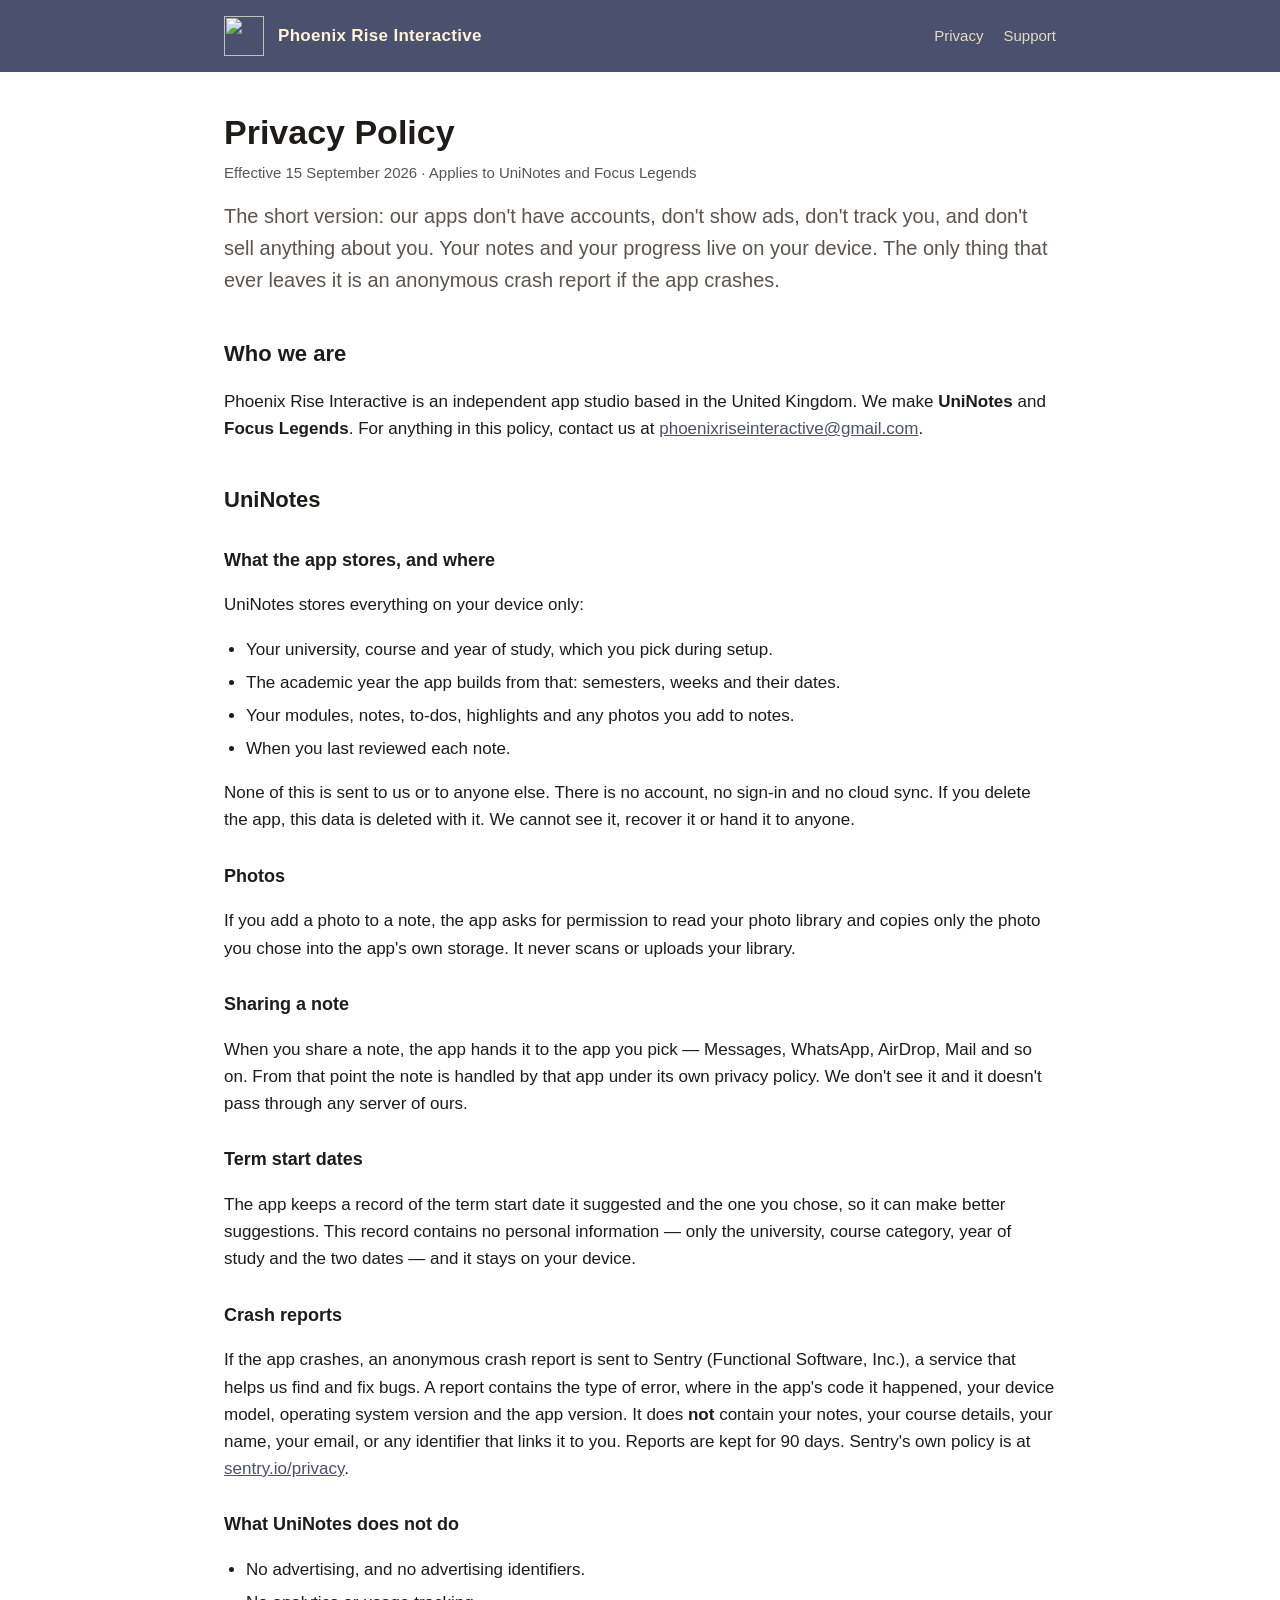
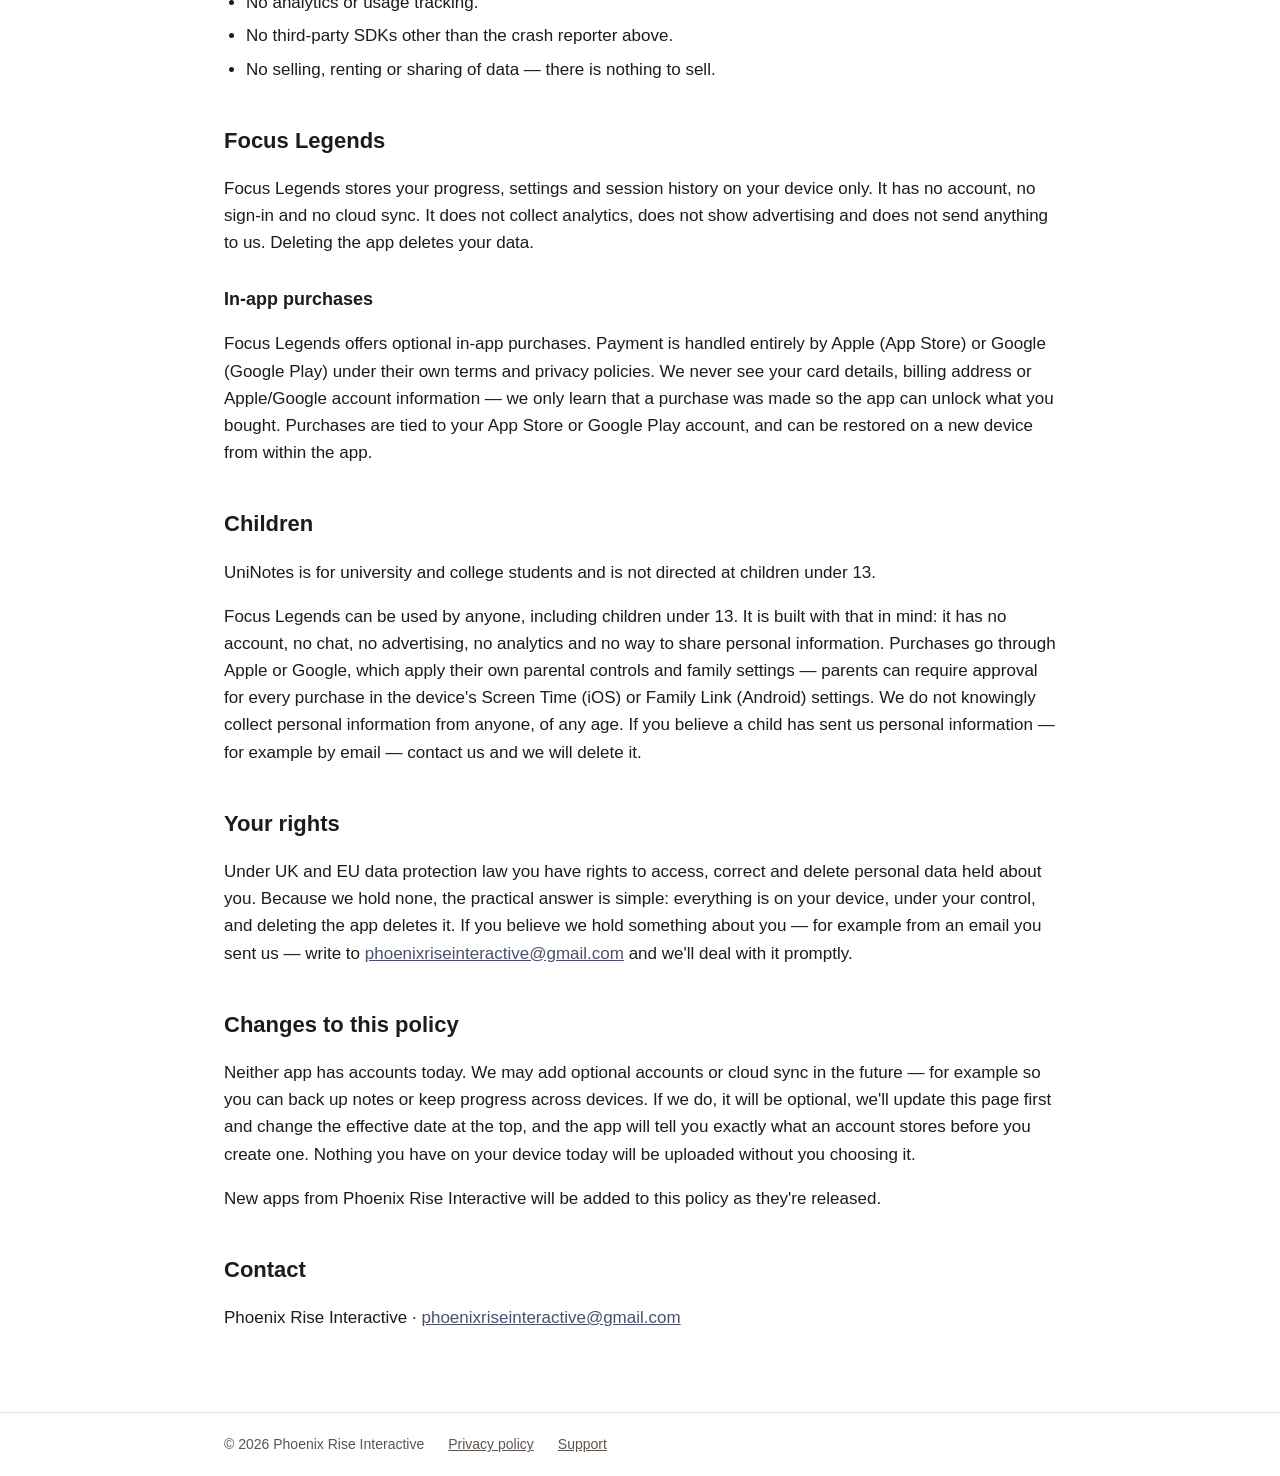
==== privacy.html @ 2798a72b "Add files via upload" ====
<!doctype html>
<html lang="en">
<head>
  <meta charset="utf-8">
  <meta name="viewport" content="width=device-width, initial-scale=1">
  <title>Privacy Policy — Phoenix Rise Interactive</title>
  <meta name="description" content="Privacy policy for UniNotes and Focus Legends by Phoenix Rise Interactive.">
  <link rel="icon" href="img/favicon.png">
  <link rel="stylesheet" href="style.css">
</head>
<body>
  <header class="site">
    <div class="wrap">
      <img src="img/phoenix.png" alt="">
      <a class="name" href="./">Phoenix Rise Interactive</a>
      <nav>
        <a href="privacy.html">Privacy</a>
        <a href="support.html">Support</a>
      </nav>
    </div>
  </header>

  <main>
    <h1>Privacy Policy</h1>
    <p class="meta">Effective 15 September 2026 · Applies to UniNotes and Focus Legends</p>

    <p class="lede">The short version: our apps don't have accounts, don't show ads, don't track you, and don't sell anything about you. Your notes and your progress live on your device. The only thing that ever leaves it is an anonymous crash report if the app crashes.</p>

    <h2>Who we are</h2>
    <p>Phoenix Rise Interactive is an independent app studio based in the United Kingdom. We make <strong>UniNotes</strong> and <strong>Focus Legends</strong>. For anything in this policy, contact us at <a href="mailto:phoenixriseinteractive@gmail.com">phoenixriseinteractive@gmail.com</a>.</p>

    <h2 id="uninotes">UniNotes</h2>

    <h3>What the app stores, and where</h3>
    <p>UniNotes stores everything on your device only:</p>
    <ul>
      <li>Your university, course and year of study, which you pick during setup.</li>
      <li>The academic year the app builds from that: semesters, weeks and their dates.</li>
      <li>Your modules, notes, to-dos, highlights and any photos you add to notes.</li>
      <li>When you last reviewed each note.</li>
    </ul>
    <p>None of this is sent to us or to anyone else. There is no account, no sign-in and no cloud sync. If you delete the app, this data is deleted with it. We cannot see it, recover it or hand it to anyone.</p>

    <h3>Photos</h3>
    <p>If you add a photo to a note, the app asks for permission to read your photo library and copies only the photo you chose into the app's own storage. It never scans or uploads your library.</p>

    <h3>Sharing a note</h3>
    <p>When you share a note, the app hands it to the app you pick — Messages, WhatsApp, AirDrop, Mail and so on. From that point the note is handled by that app under its own privacy policy. We don't see it and it doesn't pass through any server of ours.</p>

    <h3>Term start dates</h3>
    <p>The app keeps a record of the term start date it suggested and the one you chose, so it can make better suggestions. This record contains no personal information — only the university, course category, year of study and the two dates — and it stays on your device.</p>

    <h3>Crash reports</h3>
    <p>If the app crashes, an anonymous crash report is sent to Sentry (Functional Software, Inc.), a service that helps us find and fix bugs. A report contains the type of error, where in the app's code it happened, your device model, operating system version and the app version. It does <strong>not</strong> contain your notes, your course details, your name, your email, or any identifier that links it to you. Reports are kept for 90 days. Sentry's own policy is at <a href="https://sentry.io/privacy/">sentry.io/privacy</a>.</p>

    <h3>What UniNotes does not do</h3>
    <ul>
      <li>No advertising, and no advertising identifiers.</li>
      <li>No analytics or usage tracking.</li>
      <li>No third-party SDKs other than the crash reporter above.</li>
      <li>No selling, renting or sharing of data — there is nothing to sell.</li>
    </ul>

    <h2 id="focus-legends">Focus Legends</h2>
    <p>Focus Legends stores your progress, settings and session history on your device only. It has no account, no sign-in and no cloud sync. It does not collect analytics, does not show advertising and does not send anything to us. Deleting the app deletes your data.</p>

    <h3>In-app purchases</h3>
    <p>Focus Legends offers optional in-app purchases. Payment is handled entirely by Apple (App Store) or Google (Google Play) under their own terms and privacy policies. We never see your card details, billing address or Apple/Google account information — we only learn that a purchase was made so the app can unlock what you bought. Purchases are tied to your App Store or Google Play account, and can be restored on a new device from within the app.</p>

    <h2>Children</h2>
    <p>UniNotes is for university and college students and is not directed at children under 13.</p>
    <p>Focus Legends can be used by anyone, including children under 13. It is built with that in mind: it has no account, no chat, no advertising, no analytics and no way to share personal information. Purchases go through Apple or Google, which apply their own parental controls and family settings — parents can require approval for every purchase in the device's Screen Time (iOS) or Family Link (Android) settings. We do not knowingly collect personal information from anyone, of any age. If you believe a child has sent us personal information — for example by email — contact us and we will delete it.</p>

    <h2>Your rights</h2>
    <p>Under UK and EU data protection law you have rights to access, correct and delete personal data held about you. Because we hold none, the practical answer is simple: everything is on your device, under your control, and deleting the app deletes it. If you believe we hold something about you — for example from an email you sent us — write to <a href="mailto:phoenixriseinteractive@gmail.com">phoenixriseinteractive@gmail.com</a> and we'll deal with it promptly.</p>

    <h2>Changes to this policy</h2>
    <p>Neither app has accounts today. We may add optional accounts or cloud sync in the future — for example so you can back up notes or keep progress across devices. If we do, it will be optional, we'll update this page first and change the effective date at the top, and the app will tell you exactly what an account stores before you create one. Nothing you have on your device today will be uploaded without you choosing it.</p>
    <p>New apps from Phoenix Rise Interactive will be added to this policy as they're released.</p>

    <h2>Contact</h2>
    <p>Phoenix Rise Interactive · <a href="mailto:phoenixriseinteractive@gmail.com">phoenixriseinteractive@gmail.com</a></p>
  </main>

  <footer>
    <div class="wrap">
      <span>© 2026 Phoenix Rise Interactive</span>
      <a href="privacy.html">Privacy policy</a>
      <a href="support.html">Support</a>
    </div>
  </footer>
</body>
</html>
---- style.css ----
:root {
  --navy: #4A506D;
  --navy-deep: #383D55;
  --cream: #FFF3D6;
  --ink: #1F1B18;
  --ink-soft: #5C544E;
  --paper: #FFFFFF;
  --paper-warm: #F7F4EE;
  --rule: #E6E1D8;
  --flame: #F2A93B;
}
* { box-sizing: border-box; }
html { -webkit-text-size-adjust: 100%; }
body {
  margin: 0;
  font-family: -apple-system, BlinkMacSystemFont, "Segoe UI", Roboto, Helvetica, Arial, sans-serif;
  font-size: 17px;
  line-height: 1.6;
  color: var(--ink);
  background: var(--paper);
}
a { color: var(--navy); }
a:hover { color: var(--navy-deep); }

header.site {
  background: var(--navy);
  color: var(--cream);
}
header.site .wrap {
  display: flex;
  align-items: center;
  gap: 14px;
  padding: 16px 24px;
  max-width: 880px;
  margin: 0 auto;
}
header.site img { width: 40px; height: 40px; }
header.site .name { font-weight: 700; letter-spacing: .3px; color: var(--cream); text-decoration: none; }
header.site nav { margin-left: auto; display: flex; gap: 20px; }
header.site nav a { color: var(--cream); opacity: .85; text-decoration: none; font-size: 15px; }
header.site nav a:hover { opacity: 1; }

main { max-width: 880px; margin: 0 auto; padding: 40px 24px 64px; }
h1 { font-size: 34px; line-height: 1.2; margin: 0 0 8px; }
h2 { font-size: 22px; margin: 40px 0 10px; }
h3 { font-size: 18px; margin: 28px 0 6px; }
p.lede { font-size: 20px; color: var(--ink-soft); margin: 0 0 32px; }
p.meta { color: var(--ink-soft); font-size: 15px; margin-top: 0; }
ul { padding-left: 22px; }
li { margin: 6px 0; }
hr { border: 0; border-top: 1px solid var(--rule); margin: 40px 0; }

.hero {
  display: flex;
  align-items: center;
  gap: 32px;
  margin: 16px 0 48px;
}
.hero img { width: 180px; height: 180px; flex: none; }
.hero h1 { font-size: 40px; }
.hero .tag { font-size: 22px; color: var(--ink-soft); margin: 4px 0 0; }

.apps { display: grid; grid-template-columns: 1fr 1fr; gap: 20px; }
.app {
  border: 1px solid var(--rule);
  border-radius: 16px;
  padding: 24px;
  background: var(--paper-warm);
}
.app img { width: 64px; height: 64px; border-radius: 14px; margin-bottom: 12px; }
.app h2 { margin: 0 0 6px; font-size: 22px; }
.app p { margin: 0 0 14px; color: var(--ink-soft); }
.app .links a { margin-right: 16px; font-size: 15px; }
.badge {
  display: inline-block; font-size: 13px; letter-spacing: .4px; text-transform: uppercase;
  color: var(--navy); background: #E9EBF2; border-radius: 999px; padding: 2px 10px; margin-bottom: 10px;
}

.card { border: 1px solid var(--rule); border-radius: 12px; padding: 18px 20px; background: var(--paper-warm); }
.card p:last-child { margin-bottom: 0; }

footer { border-top: 1px solid var(--rule); color: var(--ink-soft); font-size: 14px; }
footer .wrap { max-width: 880px; margin: 0 auto; padding: 20px 24px; display: flex; flex-wrap: wrap; gap: 8px 24px; }
footer a { color: var(--ink-soft); }

@media (max-width: 640px) {
  body { font-size: 16px; }
  .hero { flex-direction: column; text-align: center; gap: 16px; }
  .hero img { width: 140px; height: 140px; }
  .hero h1 { font-size: 32px; }
  .apps { grid-template-columns: 1fr; }
  header.site nav { gap: 14px; }
  main { padding: 28px 20px 48px; }
}
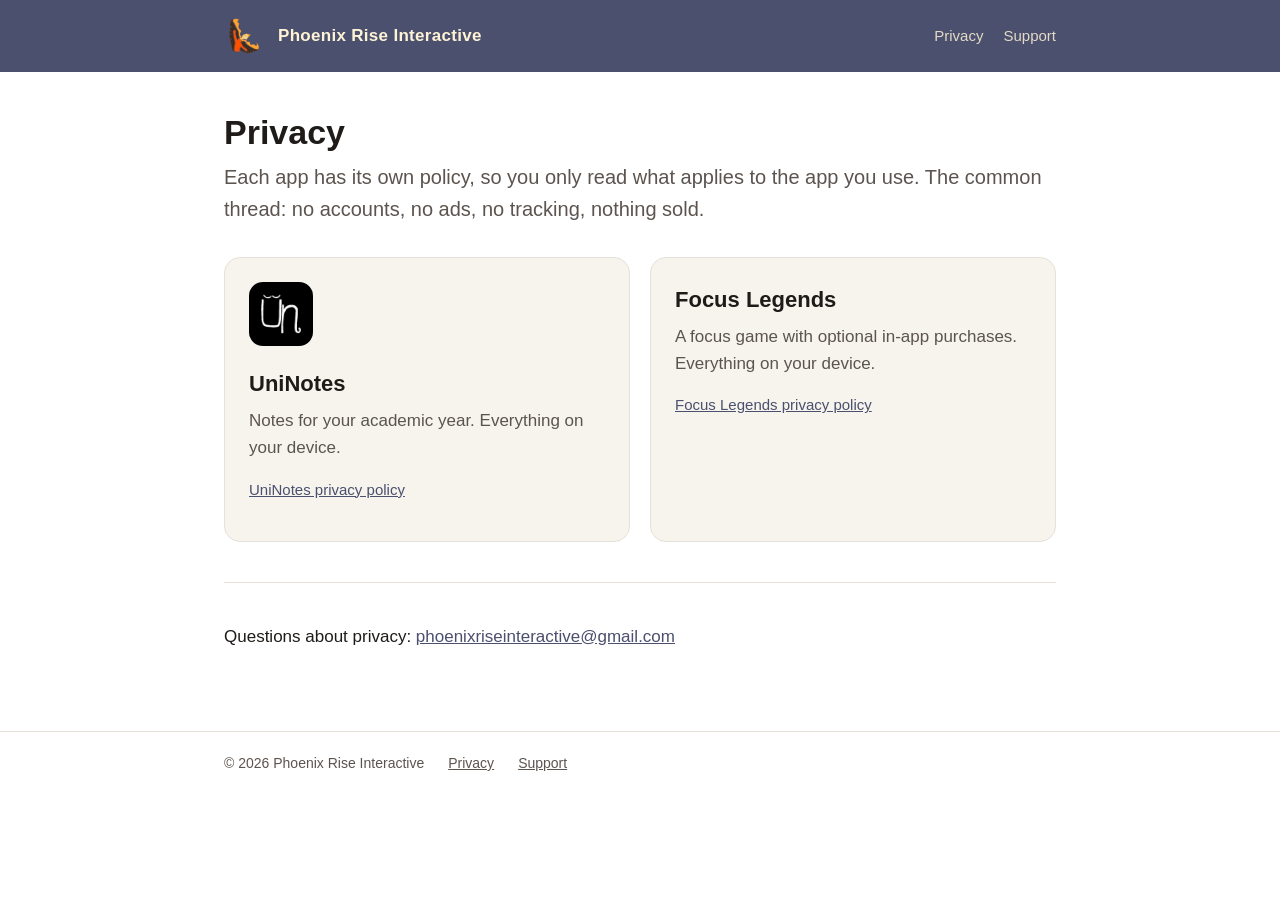
==== commit b1cba368: "Add files via upload" ====
--- a/privacy.html
+++ b/privacy.html
@@ -3,8 +3,8 @@
 <head>
   <meta charset="utf-8">
   <meta name="viewport" content="width=device-width, initial-scale=1">
-  <title>Privacy Policy — Phoenix Rise Interactive</title>
-  <meta name="description" content="Privacy policy for UniNotes and Focus Legends by Phoenix Rise Interactive.">
+  <title>Privacy — Phoenix Rise Interactive</title>
+  <meta name="description" content="Privacy policies for apps by Phoenix Rise Interactive.">
   <link rel="icon" href="img/favicon.png">
   <link rel="stylesheet" href="style.css">
 </head>
@@ -21,71 +21,31 @@
   </header>
 
   <main>
-    <h1>Privacy Policy</h1>
-    <p class="meta">Effective 15 September 2026 · Applies to UniNotes and Focus Legends</p>
+    <h1>Privacy</h1>
+    <p class="lede">Each app has its own policy, so you only read what applies to the app you use. The common thread: no accounts, no ads, no tracking, nothing sold.</p>
 
-    <p class="lede">The short version: our apps don't have accounts, don't show ads, don't track you, and don't sell anything about you. Your notes and your progress live on your device. The only thing that ever leaves it is an anonymous crash report if the app crashes.</p>
+    <section class="apps">
+      <article class="app">
+        <img src="img/uninotes.png" alt="UniNotes icon">
+        <h2>UniNotes</h2>
+        <p>Notes for your academic year. Everything on your device.</p>
+        <p class="links"><a href="uninotes/privacy.html">UniNotes privacy policy</a></p>
+      </article>
+      <article class="app">
+        <h2>Focus Legends</h2>
+        <p>A focus game with optional in-app purchases. Everything on your device.</p>
+        <p class="links"><a href="focus-legends/privacy.html">Focus Legends privacy policy</a></p>
+      </article>
+    </section>
 
-    <h2>Who we are</h2>
-    <p>Phoenix Rise Interactive is an independent app studio based in the United Kingdom. We make <strong>UniNotes</strong> and <strong>Focus Legends</strong>. For anything in this policy, contact us at <a href="mailto:phoenixriseinteractive@gmail.com">phoenixriseinteractive@gmail.com</a>.</p>
-
-    <h2 id="uninotes">UniNotes</h2>
-
-    <h3>What the app stores, and where</h3>
-    <p>UniNotes stores everything on your device only:</p>
-    <ul>
-      <li>Your university, course and year of study, which you pick during setup.</li>
-      <li>The academic year the app builds from that: semesters, weeks and their dates.</li>
-      <li>Your modules, notes, to-dos, highlights and any photos you add to notes.</li>
-      <li>When you last reviewed each note.</li>
-    </ul>
-    <p>None of this is sent to us or to anyone else. There is no account, no sign-in and no cloud sync. If you delete the app, this data is deleted with it. We cannot see it, recover it or hand it to anyone.</p>
-
-    <h3>Photos</h3>
-    <p>If you add a photo to a note, the app asks for permission to read your photo library and copies only the photo you chose into the app's own storage. It never scans or uploads your library.</p>
-
-    <h3>Sharing a note</h3>
-    <p>When you share a note, the app hands it to the app you pick — Messages, WhatsApp, AirDrop, Mail and so on. From that point the note is handled by that app under its own privacy policy. We don't see it and it doesn't pass through any server of ours.</p>
-
-    <h3>Term start dates</h3>
-    <p>The app keeps a record of the term start date it suggested and the one you chose, so it can make better suggestions. This record contains no personal information — only the university, course category, year of study and the two dates — and it stays on your device.</p>
-
-    <h3>Crash reports</h3>
-    <p>If the app crashes, an anonymous crash report is sent to Sentry (Functional Software, Inc.), a service that helps us find and fix bugs. A report contains the type of error, where in the app's code it happened, your device model, operating system version and the app version. It does <strong>not</strong> contain your notes, your course details, your name, your email, or any identifier that links it to you. Reports are kept for 90 days. Sentry's own policy is at <a href="https://sentry.io/privacy/">sentry.io/privacy</a>.</p>
-
-    <h3>What UniNotes does not do</h3>
-    <ul>
-      <li>No advertising, and no advertising identifiers.</li>
-      <li>No analytics or usage tracking.</li>
-      <li>No third-party SDKs other than the crash reporter above.</li>
-      <li>No selling, renting or sharing of data — there is nothing to sell.</li>
-    </ul>
-
-    <h2 id="focus-legends">Focus Legends</h2>
-    <p>Focus Legends stores your progress, settings and session history on your device only. It has no account, no sign-in and no cloud sync. It does not collect analytics, does not show advertising and does not send anything to us. Deleting the app deletes your data.</p>
-
-    <h3>In-app purchases</h3>
-    <p>Focus Legends offers optional in-app purchases. Payment is handled entirely by Apple (App Store) or Google (Google Play) under their own terms and privacy policies. We never see your card details, billing address or Apple/Google account information — we only learn that a purchase was made so the app can unlock what you bought. Purchases are tied to your App Store or Google Play account, and can be restored on a new device from within the app.</p>
-
-    <h2>Children</h2>
-    <p>UniNotes is for university and college students and is not directed at children under 13.</p>
-    <p>Focus Legends can be used by anyone, including children under 13. It is built with that in mind: it has no account, no chat, no advertising, no analytics and no way to share personal information. Purchases go through Apple or Google, which apply their own parental controls and family settings — parents can require approval for every purchase in the device's Screen Time (iOS) or Family Link (Android) settings. We do not knowingly collect personal information from anyone, of any age. If you believe a child has sent us personal information — for example by email — contact us and we will delete it.</p>
-
-    <h2>Your rights</h2>
-    <p>Under UK and EU data protection law you have rights to access, correct and delete personal data held about you. Because we hold none, the practical answer is simple: everything is on your device, under your control, and deleting the app deletes it. If you believe we hold something about you — for example from an email you sent us — write to <a href="mailto:phoenixriseinteractive@gmail.com">phoenixriseinteractive@gmail.com</a> and we'll deal with it promptly.</p>
-
-    <h2>Changes to this policy</h2>
-    <p>Neither app has accounts today. We may add optional accounts or cloud sync in the future — for example so you can back up notes or keep progress across devices. If we do, it will be optional, we'll update this page first and change the effective date at the top, and the app will tell you exactly what an account stores before you create one. Nothing you have on your device today will be uploaded without you choosing it.</p>
-    <p>New apps from Phoenix Rise Interactive will be added to this policy as they're released.</p>
-
-    <h2>Contact</h2>
-    <p>Phoenix Rise Interactive · <a href="mailto:phoenixriseinteractive@gmail.com">phoenixriseinteractive@gmail.com</a></p>
+    <hr>
+    <p>Questions about privacy: <a href="mailto:phoenixriseinteractive@gmail.com">phoenixriseinteractive@gmail.com</a></p>
   </main>
 
   <footer>
     <div class="wrap">
       <span>© 2026 Phoenix Rise Interactive</span>
-      <a href="privacy.html">Privacy policy</a>
+      <a href="privacy.html">Privacy</a>
       <a href="support.html">Support</a>
     </div>
   </footer>
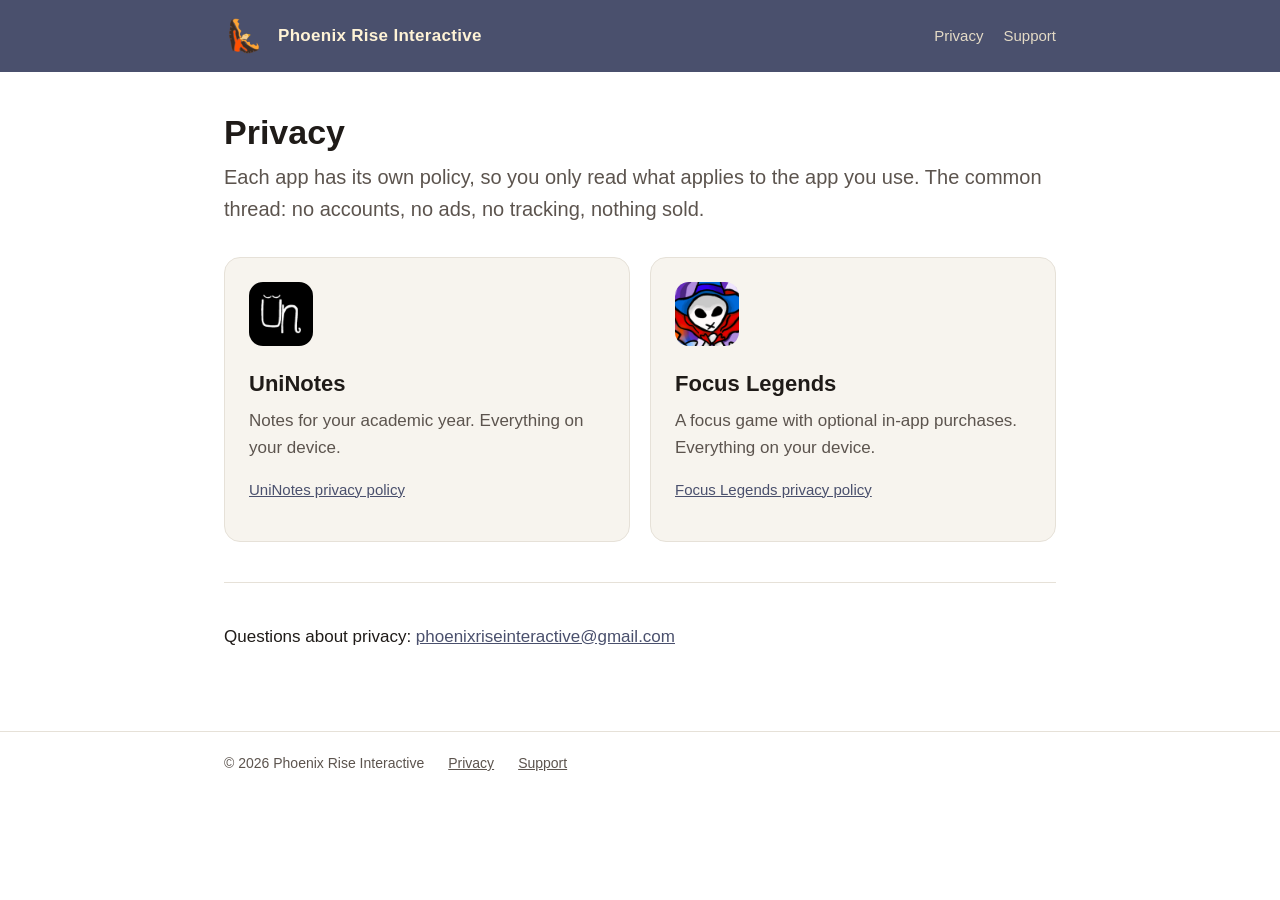
==== commit 4eb37498: "Add files via upload" ====
--- a/privacy.html
+++ b/privacy.html
@@ -32,6 +32,7 @@
         <p class="links"><a href="uninotes/privacy.html">UniNotes privacy policy</a></p>
       </article>
       <article class="app">
+        <img src="img/focus-legends.png" alt="Focus Legends icon">
         <h2>Focus Legends</h2>
         <p>A focus game with optional in-app purchases. Everything on your device.</p>
         <p class="links"><a href="focus-legends/privacy.html">Focus Legends privacy policy</a></p>
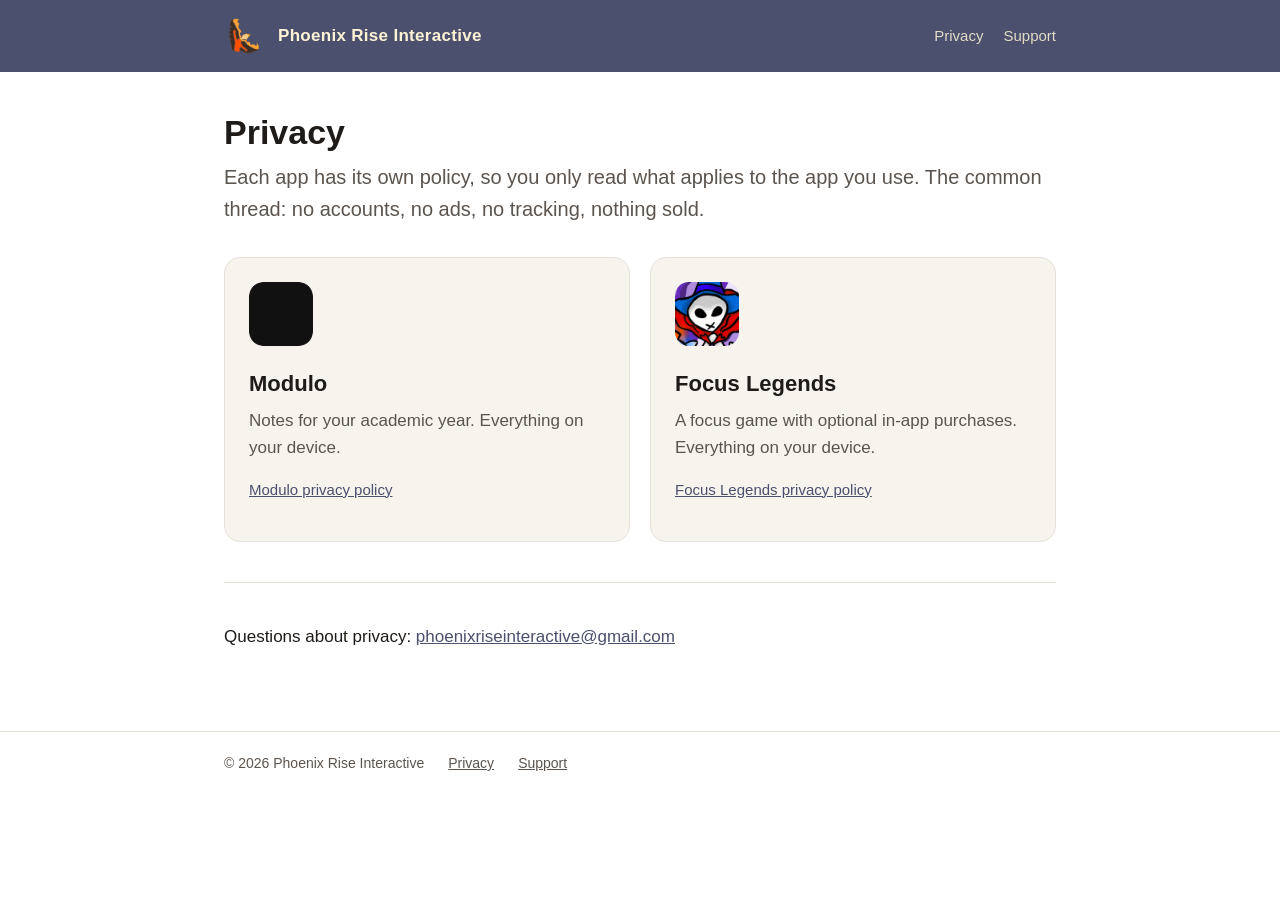
==== commit 50354ecd: "Add files via upload" ====
--- a/privacy.html
+++ b/privacy.html
@@ -26,10 +26,10 @@
 
     <section class="apps">
       <article class="app">
-        <img src="img/uninotes.png" alt="UniNotes icon">
-        <h2>UniNotes</h2>
+        <img src="img/modulo.png" alt="Modulo icon">
+        <h2>Modulo</h2>
         <p>Notes for your academic year. Everything on your device.</p>
-        <p class="links"><a href="uninotes/privacy.html">UniNotes privacy policy</a></p>
+        <p class="links"><a href="modulo/privacy.html">Modulo privacy policy</a></p>
       </article>
       <article class="app">
         <img src="img/focus-legends.png" alt="Focus Legends icon">
